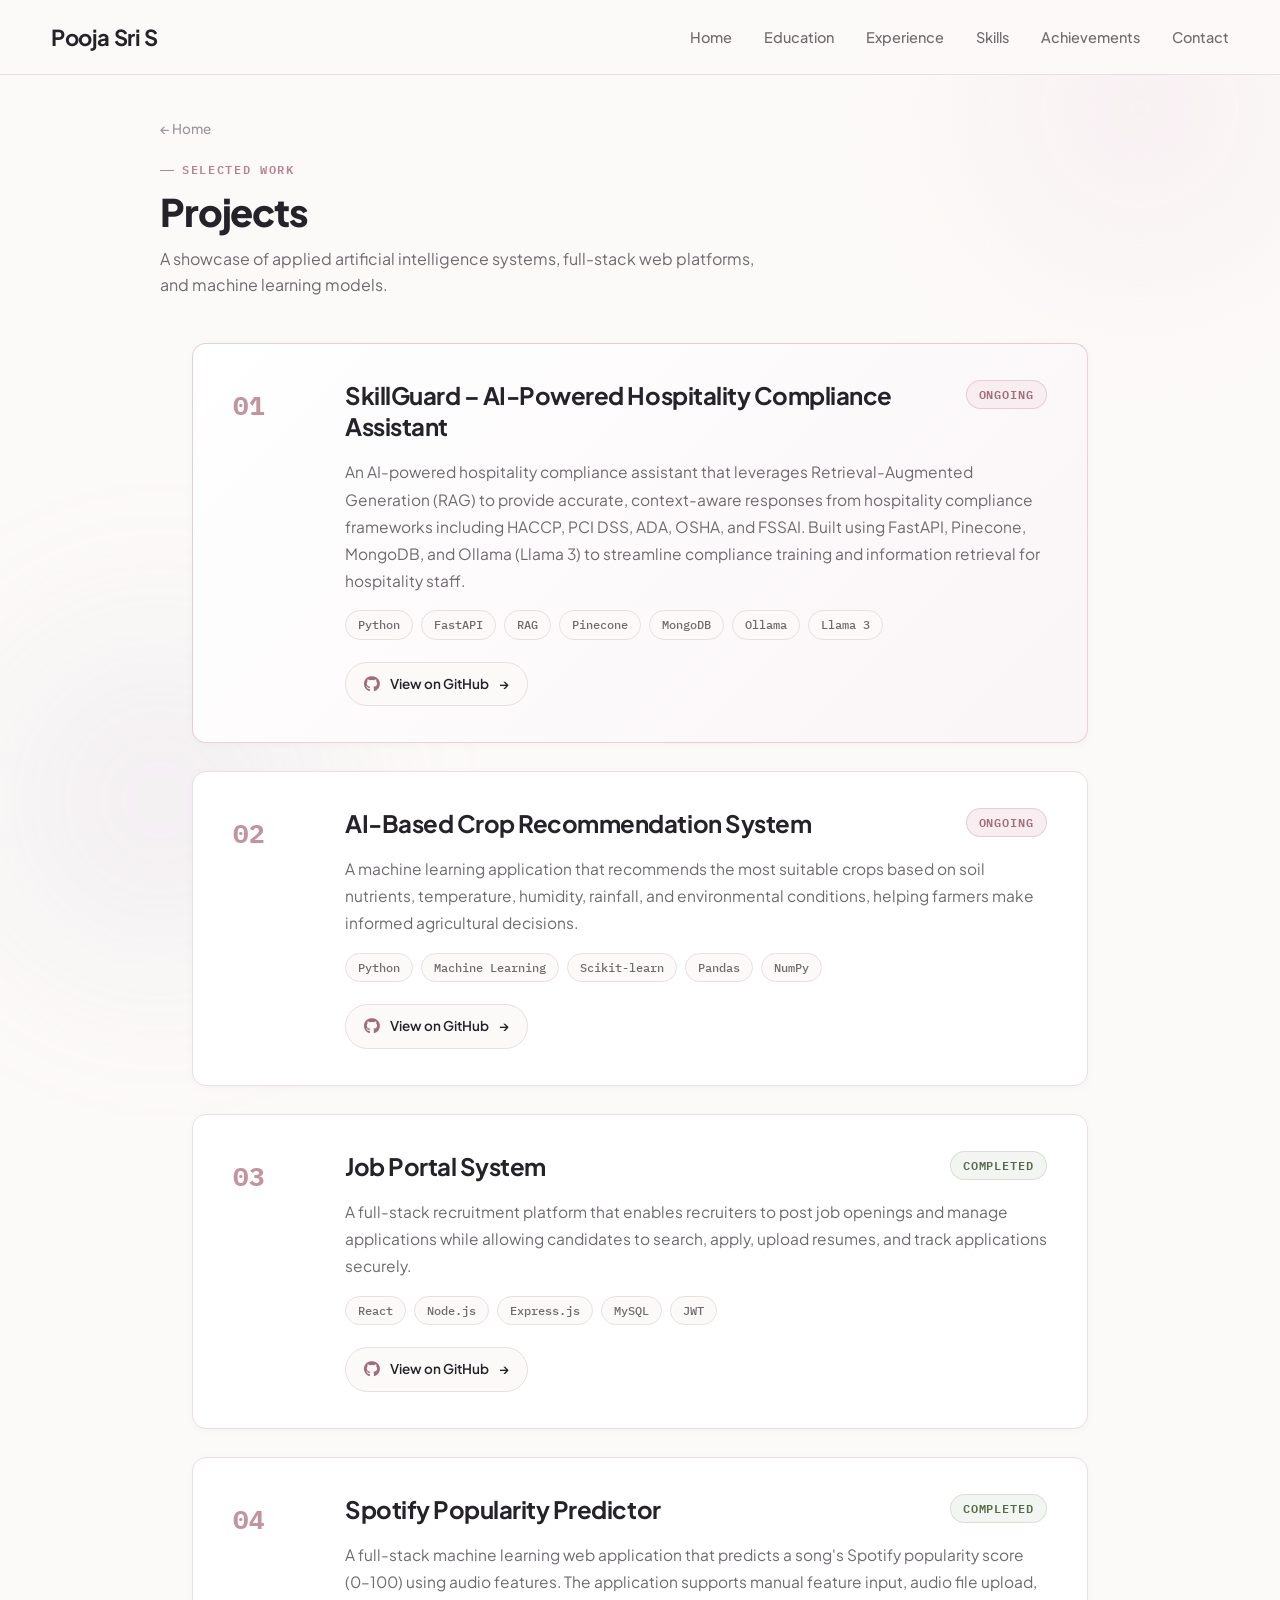
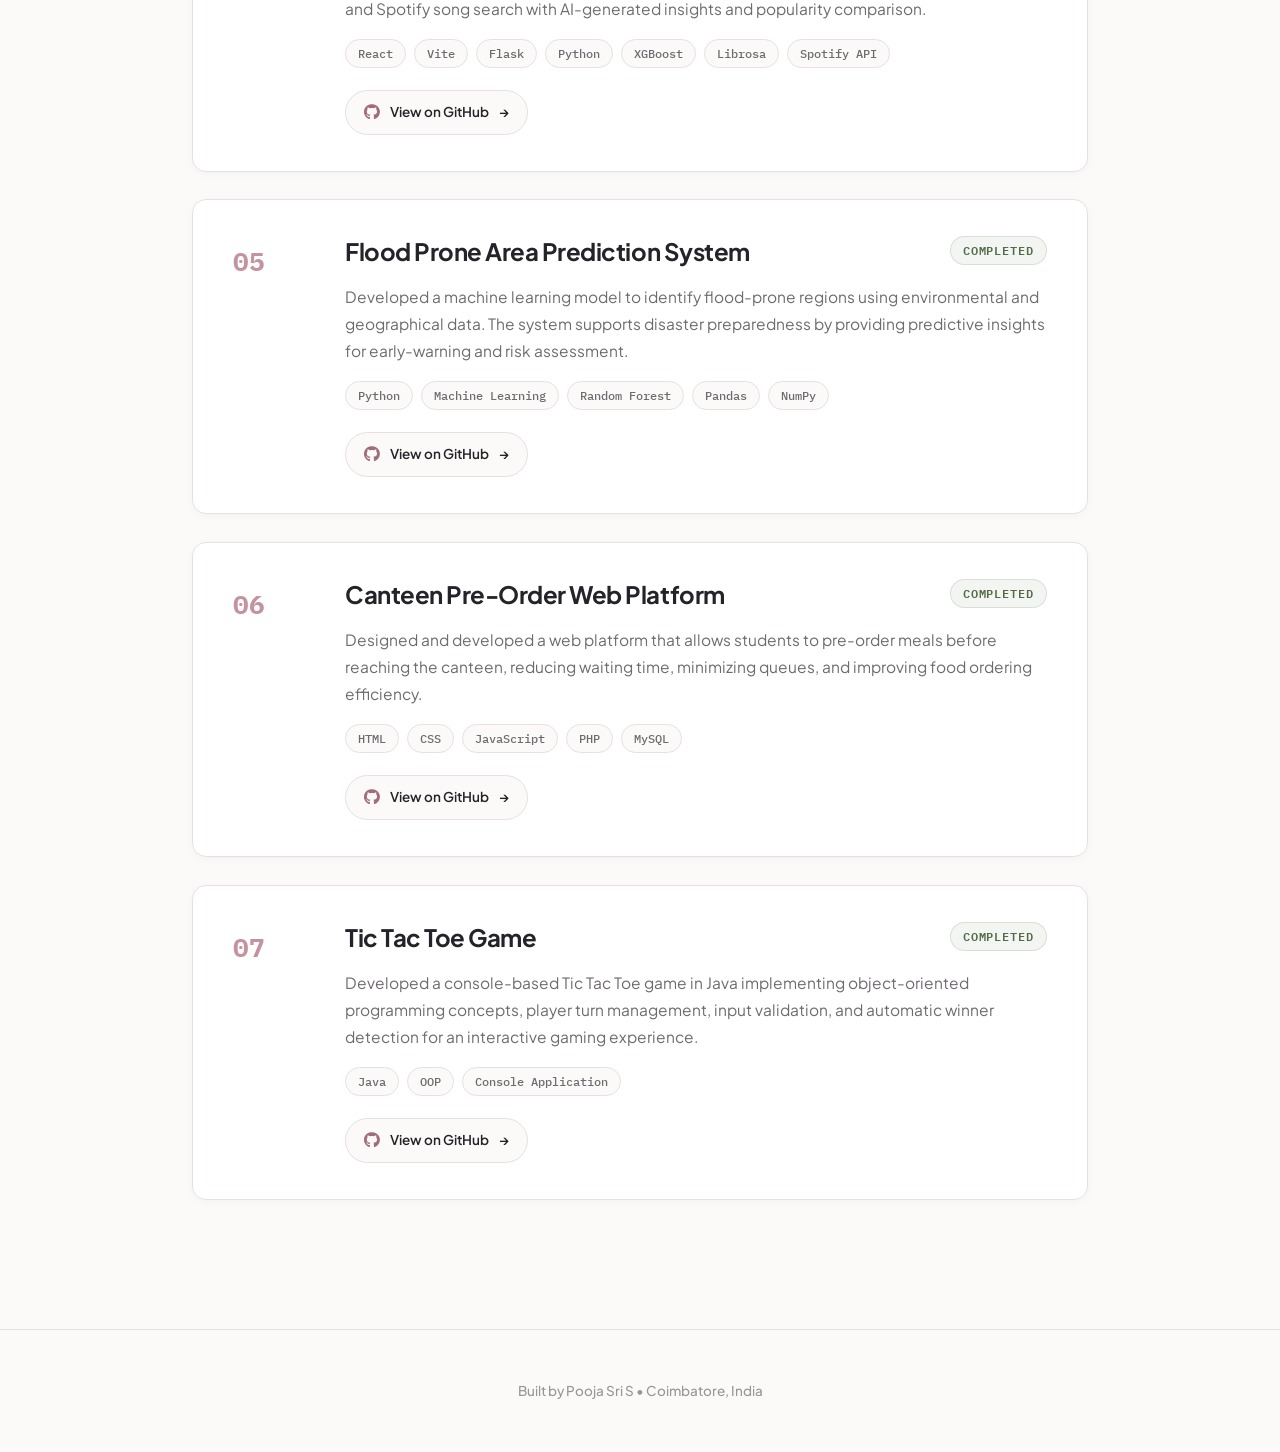
==== projects.html @ b51615f5 "Initial portfolio setup" ====
<!DOCTYPE html>
<html lang="en">
<head>
    <meta charset="UTF-8">
    <meta name="viewport" content="width=device-width, initial-scale=1.0">
    <title>Projects — Pooja Sri S</title>

    <link rel="preconnect" href="https://fonts.googleapis.com">
    <link rel="preconnect" href="https://fonts.gstatic.com" crossorigin>

    <!-- Font Awesome -->
    <link rel="stylesheet" href="https://cdnjs.cloudflare.com/ajax/libs/font-awesome/6.5.0/css/all.min.css">

    <link rel="stylesheet" href="css/style.css">
    <link rel="stylesheet" href="css/projects.css">
</head>
<body>

    <!-- ================= NAVBAR ================= -->
    <nav>
        <div class="nav-inner">
            <a href="index.html" class="nav-logo">Pooja Sri S</a>
            <button class="nav-toggle" id="navToggle" aria-label="Toggle navigation">☰</button>
            <ul class="nav-links" id="navLinks">
                <li><a href="index.html">Home</a></li>
                <li><a href="education.html">Education</a></li>
                <li><a href="experience.html">Experience</a></li>
                <li><a href="skills.html">Skills</a></li>
                <li><a href="achievements.html">Achievements</a></li>
                <li><a href="contact.html">Contact</a></li>
            </ul>
        </div>
    </nav>

    <main>

        <!-- ================= PAGE HEADER ================= -->
        <div class="wrap page-header reveal">
            <a href="index.html" class="back-link">← Home</a>
            <div class="section-label">SELECTED WORK</div>
            <h1 class="section-title">Projects</h1>
            <p class="section-subtitle">
                A showcase of applied artificial intelligence systems, full-stack web platforms, and machine learning models.
            </p>
        </div>

        <!-- ================= PROJECTS LIST ================= -->
        <div class="wrap page-content proj-section">
            <div class="proj-list">

                <!-- 01: SkillGuard -->
                <div class="proj-card flagship reveal">
                    <div class="proj-index">01</div>
                    <div class="proj-content">
                        <div class="proj-head">
                            <h2 class="proj-title">SkillGuard – AI-Powered Hospitality Compliance Assistant</h2>
                            <span class="proj-badge ongoing">Ongoing</span>
                        </div>
                        <p class="proj-desc">
                            An AI-powered hospitality compliance assistant that leverages Retrieval-Augmented Generation (RAG) to provide accurate, context-aware responses from hospitality compliance frameworks including HACCP, PCI DSS, ADA, OSHA, and FSSAI. Built using FastAPI, Pinecone, MongoDB, and Ollama (Llama 3) to streamline compliance training and information retrieval for hospitality staff.
                        </p>
                        <div class="proj-stack">
                            <span class="stack-pill">Python</span>
                            <span class="stack-pill">FastAPI</span>
                            <span class="stack-pill">RAG</span>
                            <span class="stack-pill">Pinecone</span>
                            <span class="stack-pill">MongoDB</span>
                            <span class="stack-pill">Ollama</span>
                            <span class="stack-pill">Llama 3</span>
                        </div>
                        <div class="proj-action">
                            <a href="https://github.com/Pooja-Sri01/SkillGuard" target="_blank" rel="noopener noreferrer" class="github-btn">
                                <i class="fab fa-github"></i>
                                View on GitHub
                                <span class="arrow">→</span>
                            </a>
                        </div>
                    </div>
                </div>

                <!-- 02: Crop Recommendation -->
                <div class="proj-card reveal">
                    <div class="proj-index">02</div>
                    <div class="proj-content">
                        <div class="proj-head">
                            <h2 class="proj-title">AI-Based Crop Recommendation System</h2>
                            <span class="proj-badge ongoing">Ongoing</span>
                        </div>
                        <p class="proj-desc">
                            A machine learning application that recommends the most suitable crops based on soil nutrients, temperature, humidity, rainfall, and environmental conditions, helping farmers make informed agricultural decisions.
                        </p>
                        <div class="proj-stack">
                            <span class="stack-pill">Python</span>
                            <span class="stack-pill">Machine Learning</span>
                            <span class="stack-pill">Scikit-learn</span>
                            <span class="stack-pill">Pandas</span>
                            <span class="stack-pill">NumPy</span>
                        </div>
                        <div class="proj-action">
                            <a href="https://github.com/Pooja-Sri01/Crop-Recommendation-System" target="_blank" rel="noopener noreferrer" class="github-btn">
                                <i class="fab fa-github"></i>
                                View on GitHub
                                <span class="arrow">→</span>
                            </a>
                        </div>
                    </div>
                </div>

                <!-- 03: Job Portal -->
                <div class="proj-card reveal">
                    <div class="proj-index">03</div>
                    <div class="proj-content">
                        <div class="proj-head">
                            <h2 class="proj-title">Job Portal System</h2>
                            <span class="proj-badge completed">Completed</span>
                        </div>
                        <p class="proj-desc">
                            A full-stack recruitment platform that enables recruiters to post job openings and manage applications while allowing candidates to search, apply, upload resumes, and track applications securely.
                        </p>
                        <div class="proj-stack">
                            <span class="stack-pill">React</span>
                            <span class="stack-pill">Node.js</span>
                            <span class="stack-pill">Express.js</span>
                            <span class="stack-pill">MySQL</span>
                            <span class="stack-pill">JWT</span>
                        </div>
                        <div class="proj-action">
                            <a href="https://github.com/Pooja-Sri01/Job-Portal" target="_blank" rel="noopener noreferrer" class="github-btn">
                                <i class="fab fa-github"></i>
                                View on GitHub
                                <span class="arrow">→</span>
                            </a>
                        </div>
                    </div>
                </div>

                <!-- 04: Spotify Popularity Predictor -->
                <div class="proj-card reveal">
                    <div class="proj-index">04</div>
                    <div class="proj-content">
                        <div class="proj-head">
                            <h2 class="proj-title">Spotify Popularity Predictor</h2>
                            <span class="proj-badge completed">Completed</span>
                        </div>
                        <p class="proj-desc">
                            A full-stack machine learning web application that predicts a song's Spotify popularity score (0–100) using audio features. The application supports manual feature input, audio file upload, and Spotify song search with AI-generated insights and popularity comparison.
                        </p>
                        <div class="proj-stack">
                            <span class="stack-pill">React</span>
                            <span class="stack-pill">Vite</span>
                            <span class="stack-pill">Flask</span>
                            <span class="stack-pill">Python</span>
                            <span class="stack-pill">XGBoost</span>
                            <span class="stack-pill">Librosa</span>
                            <span class="stack-pill">Spotify API</span>
                        </div>
                        <div class="proj-action">
                            <a href="https://github.com/Pooja-Sri01/Spotify-Popularity-Predictor" target="_blank" rel="noopener noreferrer" class="github-btn">
                                <i class="fab fa-github"></i>
                                View on GitHub
                                <span class="arrow">→</span>
                            </a>
                        </div>
                    </div>
                </div>

                <!-- 05: Flood Prediction System -->
                <div class="proj-card reveal">
                    <div class="proj-index">05</div>
                    <div class="proj-content">
                        <div class="proj-head">
                            <h2 class="proj-title">Flood Prone Area Prediction System</h2>
                            <span class="proj-badge completed">Completed</span>
                        </div>
                        <p class="proj-desc">
                            Developed a machine learning model to identify flood-prone regions using environmental and geographical data. The system supports disaster preparedness by providing predictive insights for early-warning and risk assessment.
                        </p>
                        <div class="proj-stack">
                            <span class="stack-pill">Python</span>
                            <span class="stack-pill">Machine Learning</span>
                            <span class="stack-pill">Random Forest</span>
                            <span class="stack-pill">Pandas</span>
                            <span class="stack-pill">NumPy</span>
                        </div>
                        <div class="proj-action">
                            <a href="https://github.com/Pooja-Sri01/Flood-Prediction-System" target="_blank" rel="noopener noreferrer" class="github-btn">
                                <i class="fab fa-github"></i>
                                View on GitHub
                                <span class="arrow">→</span>
                            </a>
                        </div>
                    </div>
                </div>

                <!-- 06: Canteen Pre-Order -->
                <div class="proj-card reveal">
                    <div class="proj-index">06</div>
                    <div class="proj-content">
                        <div class="proj-head">
                            <h2 class="proj-title">Canteen Pre-Order Web Platform</h2>
                            <span class="proj-badge completed">Completed</span>
                        </div>
                        <p class="proj-desc">
                            Designed and developed a web platform that allows students to pre-order meals before reaching the canteen, reducing waiting time, minimizing queues, and improving food ordering efficiency.
                        </p>
                        <div class="proj-stack">
                            <span class="stack-pill">HTML</span>
                            <span class="stack-pill">CSS</span>
                            <span class="stack-pill">JavaScript</span>
                            <span class="stack-pill">PHP</span>
                            <span class="stack-pill">MySQL</span>
                        </div>
                        <div class="proj-action">
                            <a href="https://github.com/Pooja-Sri01/Canteen-PreOrder-System" target="_blank" rel="noopener noreferrer" class="github-btn">
                                <i class="fab fa-github"></i>
                                View on GitHub
                                <span class="arrow">→</span>
                            </a>
                        </div>
                    </div>
                </div>

                <!-- 07: Tic Tac Toe Java -->
                <div class="proj-card reveal">
                    <div class="proj-index">07</div>
                    <div class="proj-content">
                        <div class="proj-head">
                            <h2 class="proj-title">Tic Tac Toe Game</h2>
                            <span class="proj-badge completed">Completed</span>
                        </div>
                        <p class="proj-desc">
                            Developed a console-based Tic Tac Toe game in Java implementing object-oriented programming concepts, player turn management, input validation, and automatic winner detection for an interactive gaming experience.
                        </p>
                        <div class="proj-stack">
                            <span class="stack-pill">Java</span>
                            <span class="stack-pill">OOP</span>
                            <span class="stack-pill">Console Application</span>
                        </div>
                        <div class="proj-action">
                            <a href="https://github.com/Pooja-Sri01/Tic-Tac-Toe-Java" target="_blank" rel="noopener noreferrer" class="github-btn">
                                <i class="fab fa-github"></i>
                                View on GitHub
                                <span class="arrow">→</span>
                            </a>
                        </div>
                    </div>
                </div>

            </div>
        </div>

    </main>

    <!-- ================= FOOTER ================= -->
    <footer>
        Built by Pooja Sri S • Coimbatore, India
    </footer>

    <script src="js/script.js"></script>
</body>
</html>
---- css/style.css ----
/* ==========================================================
   POOJA SRI S — PORTFOLIO DESIGN SYSTEM
   Theme: Soft Pastel + Minimal + Modern + Professional
   ========================================================== */

@import url('https://fonts.googleapis.com/css2?family=Plus+Jakarta+Sans:wght@300;400;500;600;700;800&family=IBM+Plex+Mono:wght@400;500;600&display=swap');

:root {
    /* Palette Tokens */
    --bg: #FCFAF8;                  /* Warm off-white / light cream */
    --bg-soft: #F8EEF1;             /* Very soft blush */
    --bg-card: #FFFFFF;             /* Crisp white */
    --bg-card-alt: #FAF6F7;         /* Alternate soft container */

    /* Accents */
    --rose: #B9828F;                /* Muted dusty rose */
    --rose-deep: #A06D7A;           /* Deeper dusty rose for hover */
    --rose-tint: rgba(185, 130, 143, 0.12);
    --lavender: #A99BCB;            /* Soft lavender */
    --lavender-tint: rgba(169, 155, 203, 0.14);
    --sage: #AAB8A0;                /* Muted sage */
    --sage-tint: rgba(170, 184, 160, 0.15);

    /* Text */
    --ink: #252329;                 /* Dark charcoal */
    --ink-soft: #6F6A70;            /* Muted gray */
    --ink-faint: #9A949C;           /* Light muted gray */

    /* Borders */
    --border: #E8DFE2;              /* Warm light gray/pink border */
    --border-hover: #D4C3C8;        /* Slightly darker border on hover */

    /* Typography */
    --font-sans: 'Plus Jakarta Sans', -apple-system, BlinkMacSystemFont, 'Segoe UI', Roboto, sans-serif;
    --font-mono: 'IBM Plex Mono', monospace;

    /* Shadows */
    --shadow-sm: 0 2px 8px rgba(37, 35, 41, 0.03);
    --shadow-md: 0 8px 24px rgba(185, 130, 143, 0.08);
    --shadow-lg: 0 16px 40px rgba(37, 35, 41, 0.06);

    /* Spacing */
    --radius-sm: 8px;
    --radius-md: 14px;
    --radius-lg: 20px;
    --radius-full: 9999px;
}

/* ==========================================================
   RESET & BASE STYLES
   ========================================================== */

*, *::before, *::after {
    margin: 0;
    padding: 0;
    box-sizing: border-box;
}

@media (prefers-reduced-motion: reduce) {
    *, *::before, *::after {
        animation-duration: 0.01ms !important;
        animation-iteration-count: 1 !important;
        transition-duration: 0.01ms !important;
        scroll-behavior: auto !important;
    }
}

html {
    scroll-behavior: smooth;
}

body {
    background-color: var(--bg);
    color: var(--ink);
    font-family: var(--font-sans);
    font-size: 16px;
    line-height: 1.65;
    -webkit-font-smoothing: antialiased;
    -moz-osx-font-smoothing: grayscale;
    position: relative;
    min-height: 100vh;
    overflow-x: hidden;
}

/* Soft Abstract Background Orbs */
body::before {
    content: "";
    position: fixed;
    top: -150px;
    right: -120px;
    width: 520px;
    height: 520px;
    border-radius: 50%;
    background: radial-gradient(circle, rgba(248, 238, 241, 0.85) 0%, rgba(252, 250, 248, 0) 70%);
    z-index: -1;
    pointer-events: none;
    filter: blur(40px);
}

body::after {
    content: "";
    position: fixed;
    bottom: -180px;
    left: -120px;
    width: 560px;
    height: 560px;
    border-radius: 50%;
    background: radial-gradient(circle, rgba(169, 155, 203, 0.12) 0%, rgba(252, 250, 248, 0) 70%);
    z-index: -1;
    pointer-events: none;
    filter: blur(50px);
}

a {
    color: inherit;
    text-decoration: none;
    transition: color 0.25s ease, border-color 0.25s ease;
}

::selection {
    background: #F0DCE2;
    color: var(--ink);
}

.wrap {
    max-width: 960px;
    margin: 0 auto;
    padding: 0 32px;
}

/* ==========================================================
   STICKY NAVBAR
   ========================================================== */

nav {
    position: fixed;
    top: 0;
    left: 0;
    width: 100%;
    height: 75px;
    background: rgba(252, 250, 248, 0.85);
    backdrop-filter: blur(14px);
    -webkit-backdrop-filter: blur(14px);
    border-bottom: 1px solid var(--border);
    z-index: 1000;
    transition: background-color 0.3s ease, border-color 0.3s ease;
}

.nav-inner {
    width: 92%;
    max-width: 1200px;
    height: 75px;
    margin: 0 auto;
    display: flex;
    justify-content: space-between;
    align-items: center;
}

.nav-logo {
    font-size: 22px;
    font-weight: 700;
    color: var(--ink);
    letter-spacing: -0.02em;
    display: inline-block;
}

.nav-logo:hover {
    color: var(--rose);
}

.nav-links {
    display: flex;
    align-items: center;
    gap: 32px;
    list-style: none;
}

.nav-links li {
    list-style: none;
}

.nav-links a {
    font-size: 14.5px;
    font-weight: 500;
    color: var(--ink-soft);
    position: relative;
    padding: 6px 0;
    transition: color 0.25s ease;
}

.nav-links a:hover {
    color: var(--ink);
}

.nav-links a.active {
    color: var(--ink);
    font-weight: 600;
}

.nav-links a.active::after {
    content: "";
    position: absolute;
    bottom: 0;
    left: 0;
    width: 100%;
    height: 2px;
    background: var(--rose);
    border-radius: 2px;
}

.nav-toggle {
    display: none;
    background: transparent;
    border: none;
    font-size: 24px;
    color: var(--ink);
    cursor: pointer;
    padding: 8px;
    line-height: 1;
}

/* ==========================================================
   PAGE HEADER COMPONENT (Standardized across pages)
   ========================================================== */

.page-header {
    padding: 115px 0 45px;
}

.back-link {
    display: inline-flex;
    align-items: center;
    gap: 6px;
    font-size: 13.5px;
    font-weight: 500;
    color: var(--ink-faint);
    margin-bottom: 20px;
    transition: transform 0.2s ease, color 0.2s ease;
}

.back-link:hover {
    color: var(--rose);
    transform: translateX(-3px);
}

.section-label {
    font-family: var(--font-mono);
    font-size: 12px;
    font-weight: 600;
    text-transform: uppercase;
    letter-spacing: 0.14em;
    color: var(--rose);
    margin-bottom: 8px;
    display: flex;
    align-items: center;
    gap: 8px;
}

.section-label::before {
    content: "";
    width: 14px;
    height: 1px;
    background: var(--rose);
    display: inline-block;
}

.section-title {
    font-size: 38px;
    font-weight: 800;
    letter-spacing: -0.03em;
    color: var(--ink);
    line-height: 1.25;
}

.section-subtitle {
    font-size: 16px;
    color: var(--ink-soft);
    margin-top: 10px;
    max-width: 620px;
    line-height: 1.65;
}

/* Backward compatibility for existing headers */
.section-num {
    font-family: var(--font-mono);
    font-size: 12px;
    font-weight: 600;
    text-transform: uppercase;
    letter-spacing: 0.14em;
    color: var(--rose);
    margin-bottom: 8px;
}

/* ==========================================================
   BUTTONS
   ========================================================== */

.btn {
    display: inline-flex;
    align-items: center;
    justify-content: center;
    gap: 10px;
    padding: 14px 28px;
    border-radius: var(--radius-full);
    font-size: 14.5px;
    font-weight: 600;
    text-decoration: none;
    transition: transform 0.25s ease, background-color 0.25s ease, border-color 0.25s ease, box-shadow 0.25s ease, color 0.25s ease;
    cursor: pointer;
}

.btn-primary {
    background: var(--rose);
    color: #FFFFFF;
    border: 1px solid var(--rose);
    box-shadow: 0 4px 16px rgba(185, 130, 143, 0.28);
}

.btn-primary:hover {
    background: var(--rose-deep);
    border-color: var(--rose-deep);
    transform: translateY(-2px);
    box-shadow: 0 6px 22px rgba(185, 130, 143, 0.38);
    color: #FFFFFF;
}

.btn-ghost {
    background: var(--bg-card);
    color: var(--ink);
    border: 1px solid var(--border);
    box-shadow: var(--shadow-sm);
}

.btn-ghost:hover {
    background: var(--bg-soft);
    border-color: var(--border-hover);
    transform: translateY(-2px);
    color: var(--rose-deep);
    box-shadow: var(--shadow-md);
}

/* ==========================================================
   UNIFIED FOOTER
   ========================================================== */

footer {
    padding: 50px 0;
    margin-top: 40px;
    border-top: 1px solid var(--border);
    text-align: center;
    font-size: 13.5px;
    font-weight: 500;
    color: var(--ink-faint);
    background: var(--bg);
}

/* ==========================================================
   SCROLL REVEAL ANIMATIONS
   ========================================================== */

.reveal {
    opacity: 0;
    transform: translateY(22px);
    transition: opacity 0.65s cubic-bezier(0.16, 1, 0.3, 1), transform 0.65s cubic-bezier(0.16, 1, 0.3, 1);
    will-change: opacity, transform;
}

.reveal.in {
    opacity: 1;
    transform: translateY(0);
}

/* ==========================================================
   RESPONSIVE (Global & Navbar)
   ========================================================== */

@media (max-width: 768px) {
    .nav-toggle {
        display: block;
    }

    .nav-links {
        position: fixed;
        top: 75px;
        left: 0;
        width: 100%;
        background: rgba(252, 250, 248, 0.98);
        backdrop-filter: blur(16px);
        -webkit-backdrop-filter: blur(16px);
        border-bottom: 1px solid var(--border);
        flex-direction: column;
        padding: 24px 32px 30px;
        gap: 18px;
        align-items: flex-start;
        box-shadow: var(--shadow-md);
        display: none;
    }

    .nav-links.open {
        display: flex;
    }

    .nav-links a {
        font-size: 16px;
        width: 100%;
        padding: 8px 0;
    }

    .section-title {
        font-size: 32px;
    }

    .wrap {
        padding: 0 20px;
    }

    .page-header {
        padding: 100px 0 35px;
    }
}
---- css/projects.css ----
/* ==========================================================
   PROJECTS PAGE
   Theme: Soft Pastel + Modular Editorial Showcase
   ========================================================== */

.proj-section {
    padding-bottom: 90px;
}

.proj-list {
    display: flex;
    flex-direction: column;
    gap: 28px;
}

.proj-card {
    background: var(--bg-card);
    border: 1px solid var(--border);
    border-radius: var(--radius-md);
    padding: 36px 40px;
    display: grid;
    grid-template-columns: 80px 1fr;
    gap: 32px;
    box-shadow: var(--shadow-sm);
    transition: transform 0.3s ease, border-color 0.3s ease, box-shadow 0.3s ease, background-color 0.3s ease;
    position: relative;
}

.proj-card:hover {
    transform: translateY(-3px);
    border-color: var(--rose);
    box-shadow: var(--shadow-md);
    background: #FFFEFD;
}

/* Featured flagship project subtle pastel gradient */
.proj-card.flagship {
    border-color: rgba(185, 130, 143, 0.35);
    background: linear-gradient(135deg, #FFFFFF 0%, #FAF5F7 100%);
}

.proj-index {
    font-family: var(--font-mono);
    font-size: 26px;
    font-weight: 700;
    color: var(--rose);
    opacity: 0.85;
    padding-top: 4px;
}

.proj-content {
    display: flex;
    flex-direction: column;
    gap: 16px;
    min-width: 0;
}

.proj-head {
    display: flex;
    justify-content: space-between;
    align-items: flex-start;
    gap: 20px;
    flex-wrap: wrap;
}

.proj-title {
    font-size: 24px;
    font-weight: 700;
    letter-spacing: -0.02em;
    color: var(--ink);
    line-height: 1.3;
    flex: 1;
    min-width: 260px;
}

.proj-badge {
    font-family: var(--font-mono);
    font-size: 11.5px;
    font-weight: 600;
    letter-spacing: 0.08em;
    text-transform: uppercase;
    padding: 4px 12px;
    border-radius: var(--radius-full);
    white-space: nowrap;
}

.proj-badge.ongoing {
    background: var(--bg-soft);
    color: var(--rose-deep);
    border: 1px solid rgba(185, 130, 143, 0.3);
}

.proj-badge.completed {
    background: var(--sage-tint);
    color: #556B48;
    border: 1px solid rgba(170, 184, 160, 0.35);
}

.proj-desc {
    font-size: 15.5px;
    color: var(--ink-soft);
    line-height: 1.75;
}

/* Tech Stack Pills */
.proj-stack {
    display: flex;
    flex-wrap: wrap;
    gap: 8px;
}

.stack-pill {
    font-family: var(--font-mono);
    font-size: 12px;
    font-weight: 500;
    color: var(--ink-soft);
    background: var(--bg);
    border: 1px solid var(--border);
    padding: 4px 12px;
    border-radius: var(--radius-full);
}

/* GitHub Action Link */
.proj-action {
    display: flex;
    align-items: center;
    padding-top: 6px;
}

.github-btn {
    display: inline-flex;
    align-items: center;
    gap: 10px;
    font-size: 13.5px;
    font-weight: 600;
    color: var(--ink);
    padding: 10px 18px;
    background: var(--bg);
    border: 1px solid var(--border);
    border-radius: var(--radius-full);
    transition: transform 0.2s ease, border-color 0.2s ease, color 0.2s ease, background-color 0.2s ease;
}

.github-btn i {
    font-size: 16px;
    color: var(--rose-deep);
}

.github-btn span.arrow {
    transition: transform 0.2s ease;
}

.github-btn:hover {
    border-color: var(--rose);
    color: var(--rose-deep);
    background: var(--bg-soft);
    transform: translateY(-1px);
}

.github-btn:hover span.arrow {
    transform: translateX(3px);
}

/* ---------- Responsive ---------- */

@media (max-width: 800px) {
    .proj-card {
        grid-template-columns: 1fr;
        gap: 18px;
        padding: 26px 22px;
    }

    .proj-index {
        font-size: 20px;
    }

    .proj-title {
        font-size: 20px;
    }

    .proj-head {
        flex-direction: column;
        gap: 10px;
    }
}
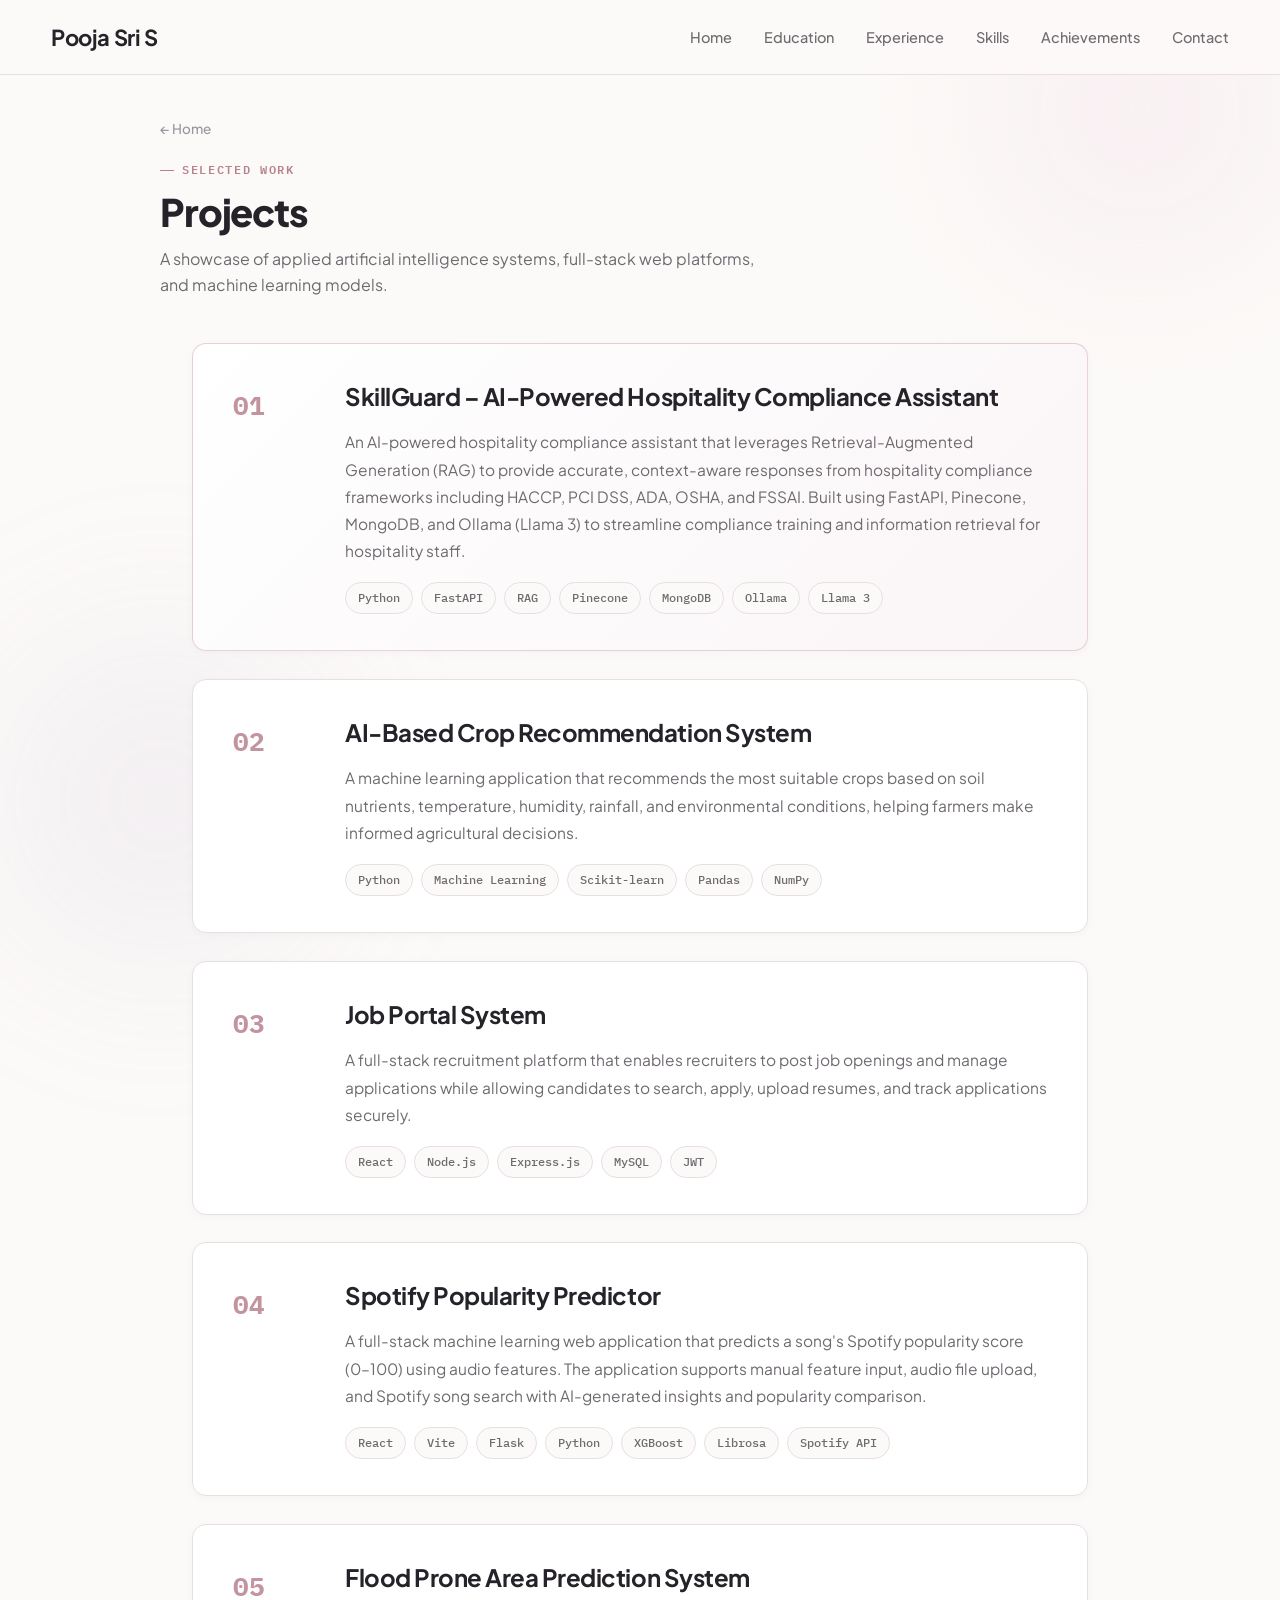
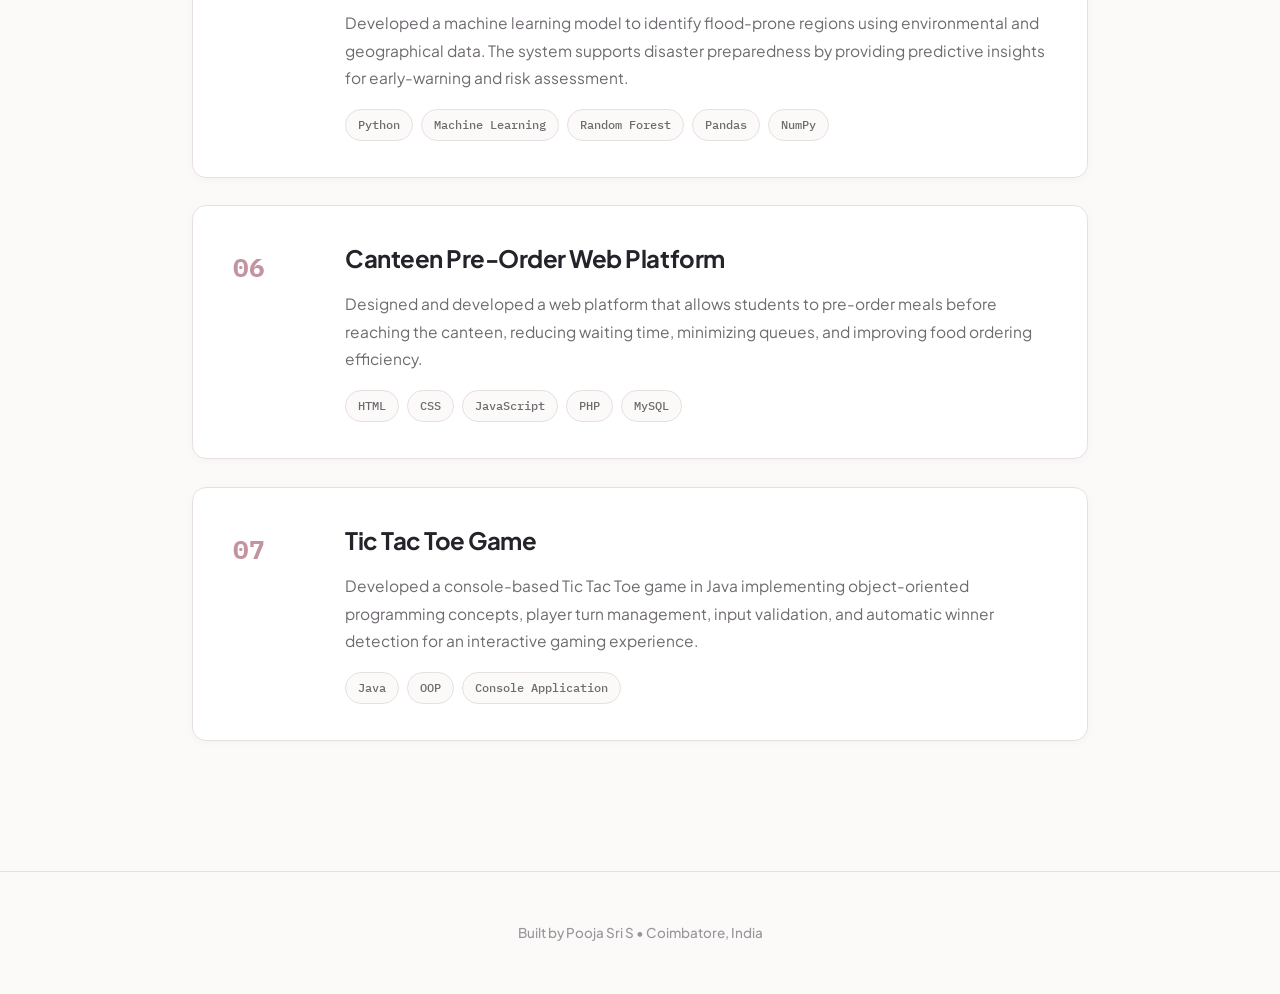
==== commit 7a2e26e4: "Update projects section and mobile responsiveness" ====
--- a/projects.html
+++ b/projects.html
@@ -54,7 +54,6 @@
                     <div class="proj-content">
                         <div class="proj-head">
                             <h2 class="proj-title">SkillGuard – AI-Powered Hospitality Compliance Assistant</h2>
-                            <span class="proj-badge ongoing">Ongoing</span>
                         </div>
                         <p class="proj-desc">
                             An AI-powered hospitality compliance assistant that leverages Retrieval-Augmented Generation (RAG) to provide accurate, context-aware responses from hospitality compliance frameworks including HACCP, PCI DSS, ADA, OSHA, and FSSAI. Built using FastAPI, Pinecone, MongoDB, and Ollama (Llama 3) to streamline compliance training and information retrieval for hospitality staff.
@@ -68,13 +67,6 @@
                             <span class="stack-pill">Ollama</span>
                             <span class="stack-pill">Llama 3</span>
                         </div>
-                        <div class="proj-action">
-                            <a href="https://github.com/Pooja-Sri01/SkillGuard" target="_blank" rel="noopener noreferrer" class="github-btn">
-                                <i class="fab fa-github"></i>
-                                View on GitHub
-                                <span class="arrow">→</span>
-                            </a>
-                        </div>
                     </div>
                 </div>
 
@@ -84,7 +76,6 @@
                     <div class="proj-content">
                         <div class="proj-head">
                             <h2 class="proj-title">AI-Based Crop Recommendation System</h2>
-                            <span class="proj-badge ongoing">Ongoing</span>
                         </div>
                         <p class="proj-desc">
                             A machine learning application that recommends the most suitable crops based on soil nutrients, temperature, humidity, rainfall, and environmental conditions, helping farmers make informed agricultural decisions.
@@ -96,13 +87,6 @@
                             <span class="stack-pill">Pandas</span>
                             <span class="stack-pill">NumPy</span>
                         </div>
-                        <div class="proj-action">
-                            <a href="https://github.com/Pooja-Sri01/Crop-Recommendation-System" target="_blank" rel="noopener noreferrer" class="github-btn">
-                                <i class="fab fa-github"></i>
-                                View on GitHub
-                                <span class="arrow">→</span>
-                            </a>
-                        </div>
                     </div>
                 </div>
 
@@ -112,7 +96,6 @@
                     <div class="proj-content">
                         <div class="proj-head">
                             <h2 class="proj-title">Job Portal System</h2>
-                            <span class="proj-badge completed">Completed</span>
                         </div>
                         <p class="proj-desc">
                             A full-stack recruitment platform that enables recruiters to post job openings and manage applications while allowing candidates to search, apply, upload resumes, and track applications securely.
@@ -124,13 +107,6 @@
                             <span class="stack-pill">MySQL</span>
                             <span class="stack-pill">JWT</span>
                         </div>
-                        <div class="proj-action">
-                            <a href="https://github.com/Pooja-Sri01/Job-Portal" target="_blank" rel="noopener noreferrer" class="github-btn">
-                                <i class="fab fa-github"></i>
-                                View on GitHub
-                                <span class="arrow">→</span>
-                            </a>
-                        </div>
                     </div>
                 </div>
 
@@ -140,7 +116,6 @@
                     <div class="proj-content">
                         <div class="proj-head">
                             <h2 class="proj-title">Spotify Popularity Predictor</h2>
-                            <span class="proj-badge completed">Completed</span>
                         </div>
                         <p class="proj-desc">
                             A full-stack machine learning web application that predicts a song's Spotify popularity score (0–100) using audio features. The application supports manual feature input, audio file upload, and Spotify song search with AI-generated insights and popularity comparison.
@@ -154,13 +129,6 @@
                             <span class="stack-pill">Librosa</span>
                             <span class="stack-pill">Spotify API</span>
                         </div>
-                        <div class="proj-action">
-                            <a href="https://github.com/Pooja-Sri01/Spotify-Popularity-Predictor" target="_blank" rel="noopener noreferrer" class="github-btn">
-                                <i class="fab fa-github"></i>
-                                View on GitHub
-                                <span class="arrow">→</span>
-                            </a>
-                        </div>
                     </div>
                 </div>
 
@@ -170,7 +138,6 @@
                     <div class="proj-content">
                         <div class="proj-head">
                             <h2 class="proj-title">Flood Prone Area Prediction System</h2>
-                            <span class="proj-badge completed">Completed</span>
                         </div>
                         <p class="proj-desc">
                             Developed a machine learning model to identify flood-prone regions using environmental and geographical data. The system supports disaster preparedness by providing predictive insights for early-warning and risk assessment.
@@ -182,13 +149,6 @@
                             <span class="stack-pill">Pandas</span>
                             <span class="stack-pill">NumPy</span>
                         </div>
-                        <div class="proj-action">
-                            <a href="https://github.com/Pooja-Sri01/Flood-Prediction-System" target="_blank" rel="noopener noreferrer" class="github-btn">
-                                <i class="fab fa-github"></i>
-                                View on GitHub
-                                <span class="arrow">→</span>
-                            </a>
-                        </div>
                     </div>
                 </div>
 
@@ -198,7 +158,6 @@
                     <div class="proj-content">
                         <div class="proj-head">
                             <h2 class="proj-title">Canteen Pre-Order Web Platform</h2>
-                            <span class="proj-badge completed">Completed</span>
                         </div>
                         <p class="proj-desc">
                             Designed and developed a web platform that allows students to pre-order meals before reaching the canteen, reducing waiting time, minimizing queues, and improving food ordering efficiency.
@@ -210,13 +169,6 @@
                             <span class="stack-pill">PHP</span>
                             <span class="stack-pill">MySQL</span>
                         </div>
-                        <div class="proj-action">
-                            <a href="https://github.com/Pooja-Sri01/Canteen-PreOrder-System" target="_blank" rel="noopener noreferrer" class="github-btn">
-                                <i class="fab fa-github"></i>
-                                View on GitHub
-                                <span class="arrow">→</span>
-                            </a>
-                        </div>
                     </div>
                 </div>
 
@@ -226,7 +178,6 @@
                     <div class="proj-content">
                         <div class="proj-head">
                             <h2 class="proj-title">Tic Tac Toe Game</h2>
-                            <span class="proj-badge completed">Completed</span>
                         </div>
                         <p class="proj-desc">
                             Developed a console-based Tic Tac Toe game in Java implementing object-oriented programming concepts, player turn management, input validation, and automatic winner detection for an interactive gaming experience.
@@ -235,13 +186,6 @@
                             <span class="stack-pill">Java</span>
                             <span class="stack-pill">OOP</span>
                             <span class="stack-pill">Console Application</span>
-                        </div>
-                        <div class="proj-action">
-                            <a href="https://github.com/Pooja-Sri01/Tic-Tac-Toe-Java" target="_blank" rel="noopener noreferrer" class="github-btn">
-                                <i class="fab fa-github"></i>
-                                View on GitHub
-                                <span class="arrow">→</span>
-                            </a>
                         </div>
                     </div>
                 </div>
--- a/css/projects.css
+++ b/css/projects.css
@@ -11,6 +11,7 @@
     display: flex;
     flex-direction: column;
     gap: 28px;
+    width: 100%;
 }
 
 .proj-card {
@@ -24,6 +25,10 @@
     box-shadow: var(--shadow-sm);
     transition: transform 0.3s ease, border-color 0.3s ease, box-shadow 0.3s ease, background-color 0.3s ease;
     position: relative;
+    box-sizing: border-box;
+    width: 100%;
+    max-width: 100%;
+    overflow: hidden;
 }
 
 .proj-card:hover {
@@ -46,6 +51,7 @@
     color: var(--rose);
     opacity: 0.85;
     padding-top: 4px;
+    user-select: none;
 }
 
 .proj-content {
@@ -53,14 +59,15 @@
     flex-direction: column;
     gap: 16px;
     min-width: 0;
+    width: 100%;
+    box-sizing: border-box;
 }
 
 .proj-head {
     display: flex;
-    justify-content: space-between;
     align-items: flex-start;
-    gap: 20px;
-    flex-wrap: wrap;
+    width: 100%;
+    min-width: 0;
 }
 
 .proj-title {
@@ -68,38 +75,23 @@
     font-weight: 700;
     letter-spacing: -0.02em;
     color: var(--ink);
-    line-height: 1.3;
-    flex: 1;
-    min-width: 260px;
-}
-
-.proj-badge {
-    font-family: var(--font-mono);
-    font-size: 11.5px;
-    font-weight: 600;
-    letter-spacing: 0.08em;
-    text-transform: uppercase;
-    padding: 4px 12px;
-    border-radius: var(--radius-full);
-    white-space: nowrap;
-}
-
-.proj-badge.ongoing {
-    background: var(--bg-soft);
-    color: var(--rose-deep);
-    border: 1px solid rgba(185, 130, 143, 0.3);
-}
-
-.proj-badge.completed {
-    background: var(--sage-tint);
-    color: #556B48;
-    border: 1px solid rgba(170, 184, 160, 0.35);
+    line-height: 1.35;
+    margin: 0;
+    word-break: normal;
+    overflow-wrap: break-word;
+    min-width: 0;
+    width: 100%;
 }
 
 .proj-desc {
     font-size: 15.5px;
     color: var(--ink-soft);
     line-height: 1.75;
+    margin: 0;
+    word-break: normal;
+    overflow-wrap: break-word;
+    min-width: 0;
+    width: 100%;
 }
 
 /* Tech Stack Pills */
@@ -107,6 +99,9 @@
     display: flex;
     flex-wrap: wrap;
     gap: 8px;
+    width: 100%;
+    box-sizing: border-box;
+    padding-top: 2px;
 }
 
 .stack-pill {
@@ -116,49 +111,11 @@
     color: var(--ink-soft);
     background: var(--bg);
     border: 1px solid var(--border);
-    padding: 4px 12px;
+    padding: 5px 12px;
     border-radius: var(--radius-full);
-}
-
-/* GitHub Action Link */
-.proj-action {
-    display: flex;
-    align-items: center;
-    padding-top: 6px;
-}
-
-.github-btn {
-    display: inline-flex;
-    align-items: center;
-    gap: 10px;
-    font-size: 13.5px;
-    font-weight: 600;
-    color: var(--ink);
-    padding: 10px 18px;
-    background: var(--bg);
-    border: 1px solid var(--border);
-    border-radius: var(--radius-full);
-    transition: transform 0.2s ease, border-color 0.2s ease, color 0.2s ease, background-color 0.2s ease;
-}
-
-.github-btn i {
-    font-size: 16px;
-    color: var(--rose-deep);
-}
-
-.github-btn span.arrow {
-    transition: transform 0.2s ease;
-}
-
-.github-btn:hover {
-    border-color: var(--rose);
-    color: var(--rose-deep);
-    background: var(--bg-soft);
-    transform: translateY(-1px);
-}
-
-.github-btn:hover span.arrow {
-    transform: translateX(3px);
+    white-space: nowrap;
+    max-width: 100%;
+    box-sizing: border-box;
 }
 
 /* ---------- Responsive ---------- */
@@ -166,20 +123,65 @@
 @media (max-width: 800px) {
     .proj-card {
         grid-template-columns: 1fr;
-        gap: 18px;
+        gap: 14px;
         padding: 26px 22px;
     }
 
     .proj-index {
         font-size: 20px;
+        padding-top: 0;
     }
 
     .proj-title {
         font-size: 20px;
+        line-height: 1.35;
     }
 
-    .proj-head {
-        flex-direction: column;
-        gap: 10px;
+    .proj-desc {
+        font-size: 15px;
+        line-height: 1.68;
+    }
+
+    .proj-content {
+        gap: 14px;
+    }
+}
+
+@media (max-width: 480px) {
+    .proj-card {
+        padding: 22px 18px;
+        border-radius: 12px;
+        gap: 12px;
+    }
+
+    .proj-list {
+        gap: 20px;
+    }
+
+    .proj-index {
+        font-size: 18px;
+    }
+
+    .proj-title {
+        font-size: 18px;
+        line-height: 1.4;
+    }
+
+    .proj-desc {
+        font-size: 14px;
+        line-height: 1.65;
+    }
+
+    .proj-content {
+        gap: 12px;
+    }
+
+    .proj-stack {
+        gap: 6px;
+    }
+
+    .stack-pill {
+        font-size: 11.5px;
+        padding: 4px 10px;
     }
 }
